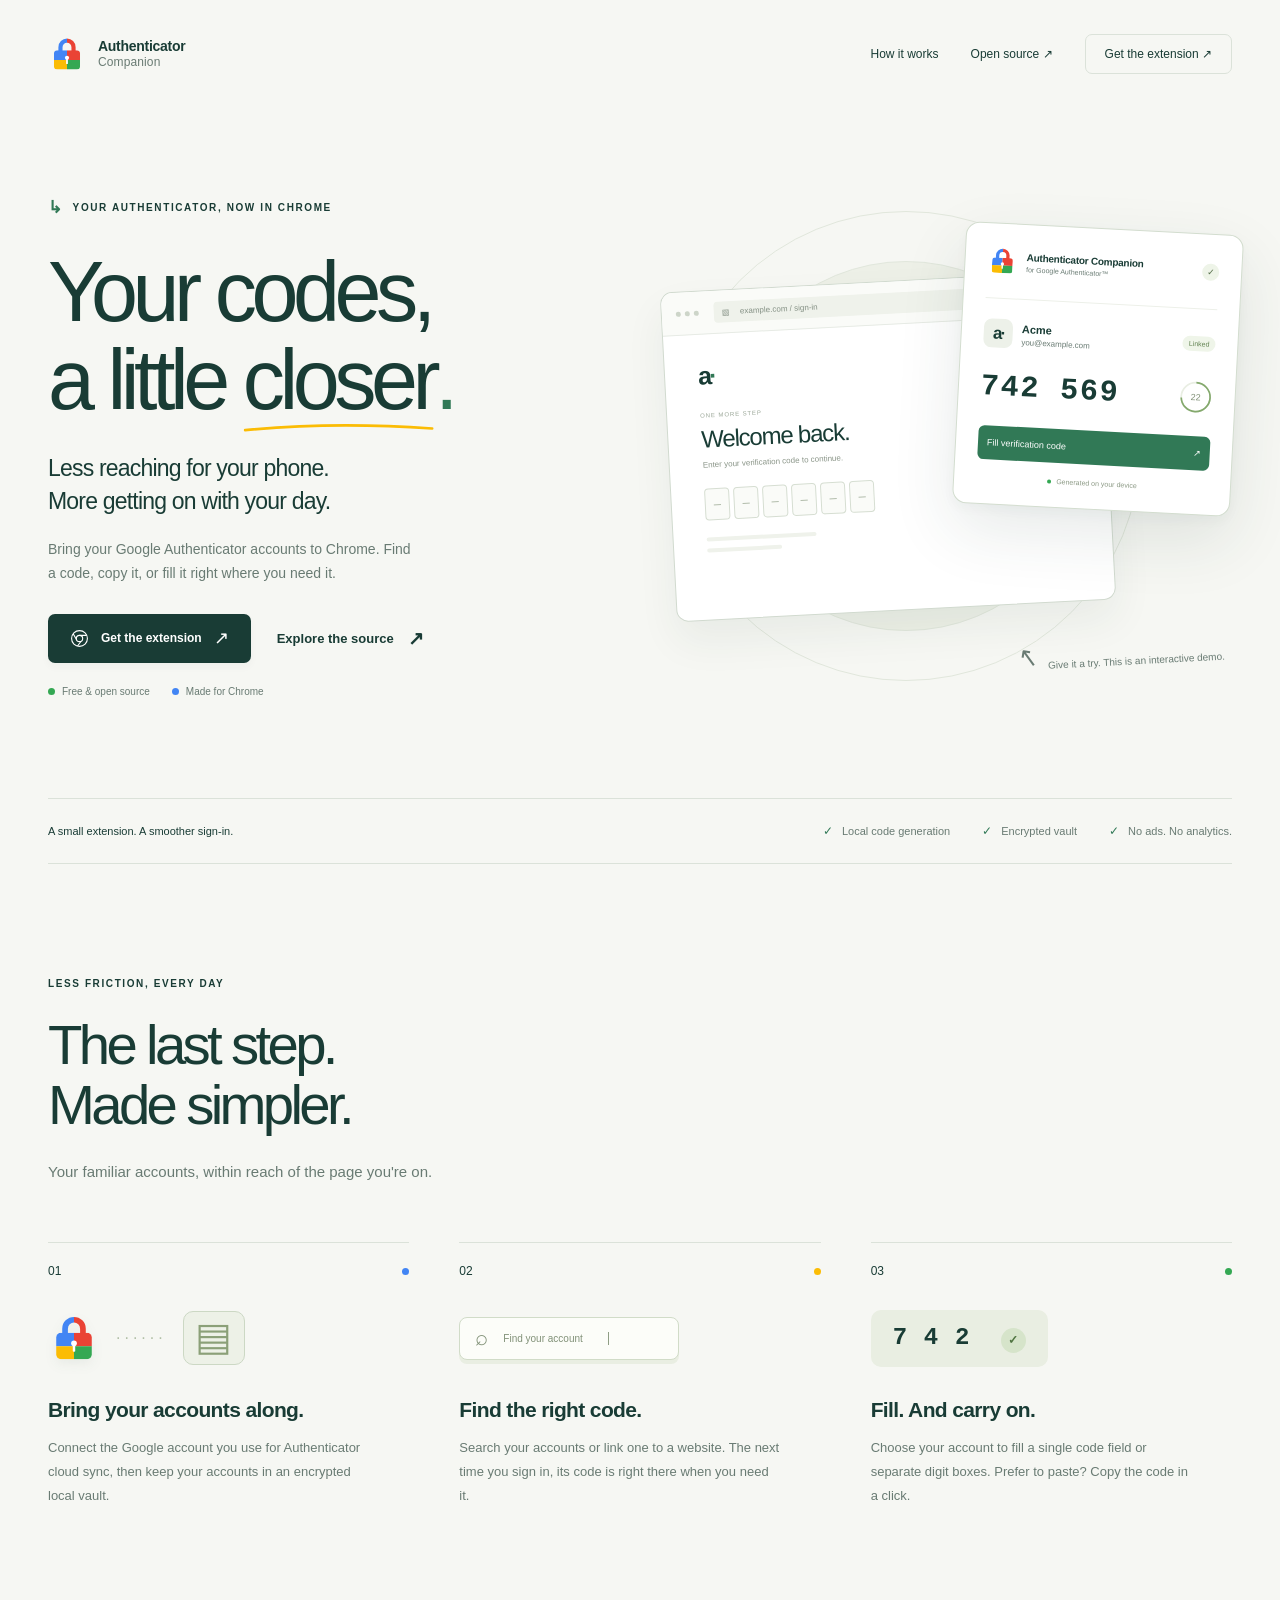
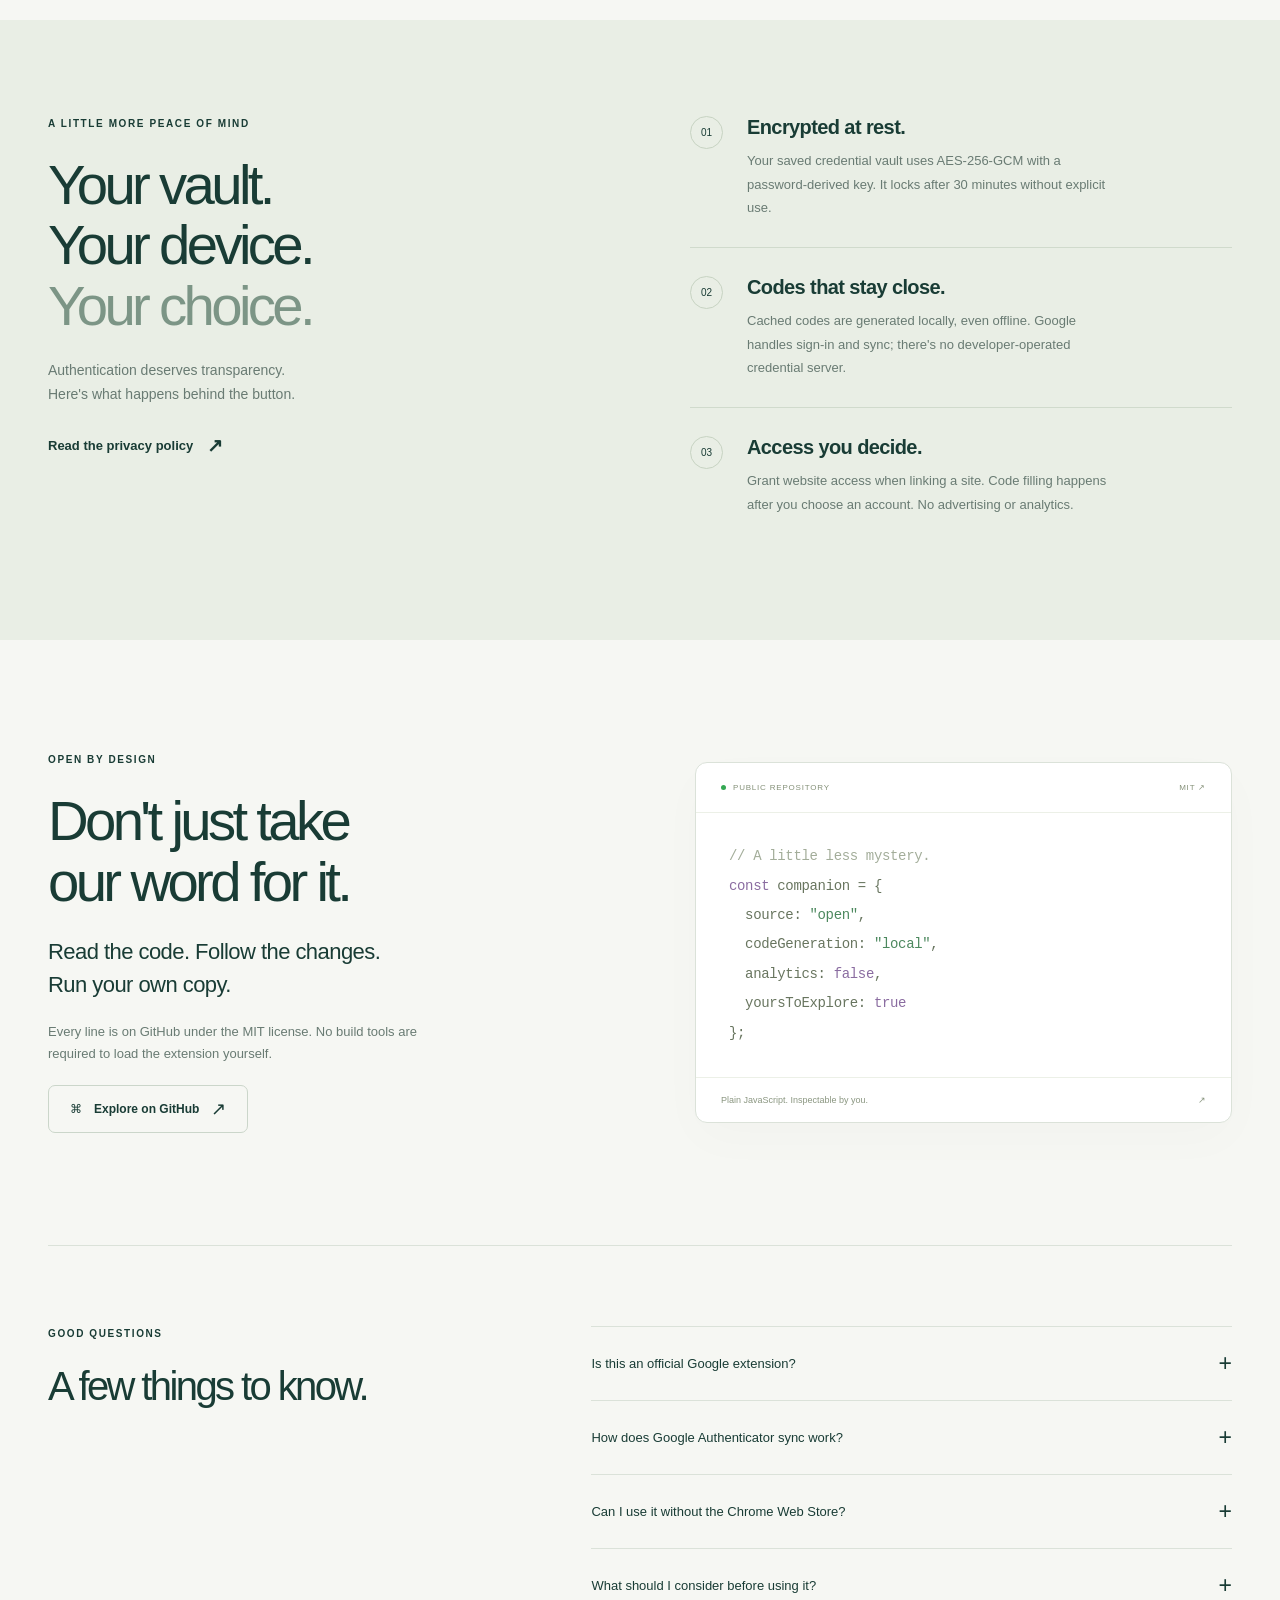
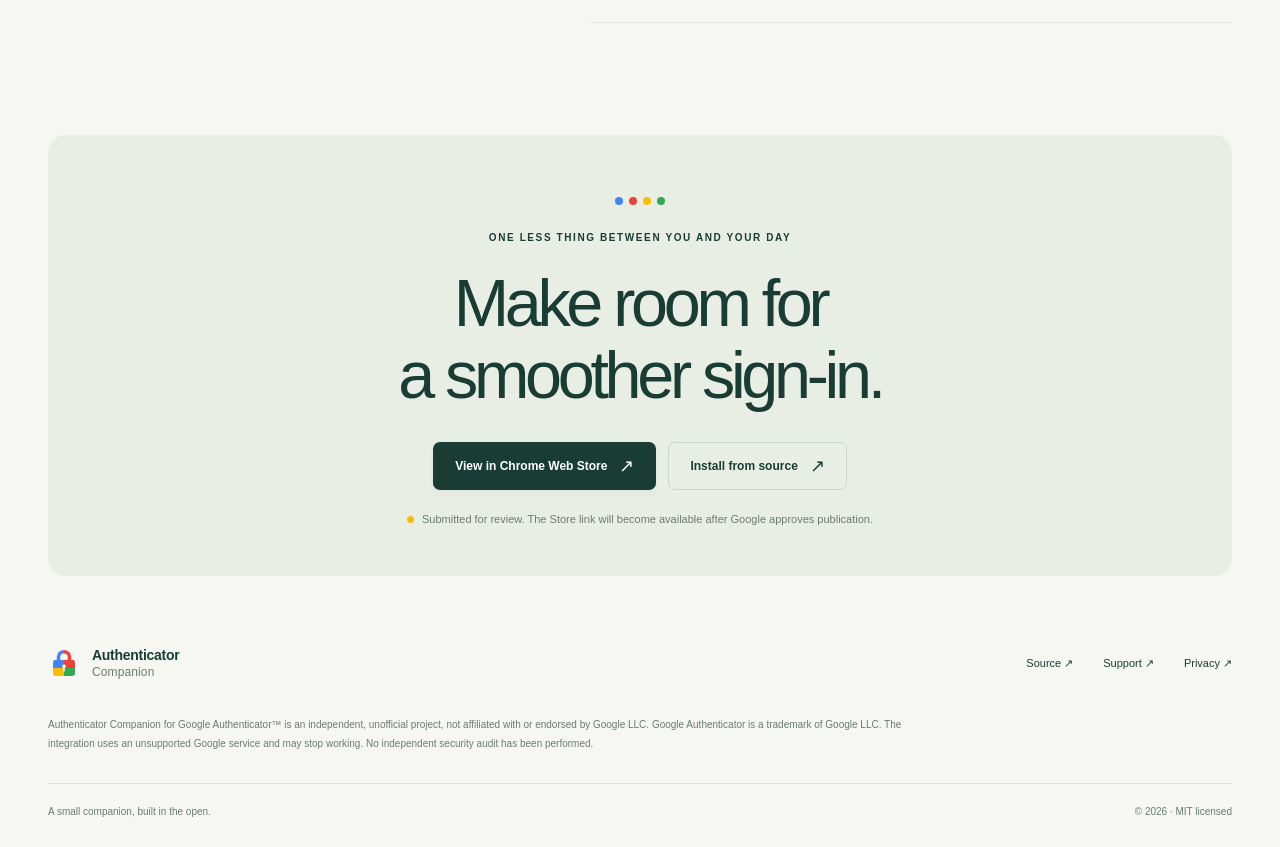
==== index.html @ a721919f "Build animated open-source extension landing page" ====
<!doctype html>
<html lang="en">
<head>
  <meta charset="utf-8"><meta name="viewport" content="width=device-width, initial-scale=1">
  <title>Authenticator Companion — Your codes, a little closer.</title>
  <meta name="description" content="An unofficial, open-source Chrome companion for Google Authenticator. Bring your verification codes to your browser, with an encrypted local vault and code filling.">
  <meta name="theme-color" content="#f6f7f3"><link rel="canonical" href="https://google-auth-for-chrome.exevio.com/">
  <meta property="og:title" content="Authenticator Companion — Your codes, a little closer."><meta property="og:description" content="An open-source Chrome companion for Google Authenticator. Less reaching for your phone. More getting on with your day."><meta property="og:type" content="website"><meta property="og:url" content="https://google-auth-for-chrome.exevio.com/">
  <link rel="icon" href="assets/lock.svg" type="image/svg+xml"><link rel="stylesheet" href="style.css"><script src="app.js" defer></script>
</head>
<body>
<a class="skip" href="#main">Skip to content</a>
<header class="header wrap">
  <a class="brand" href="#" aria-label="Authenticator Companion home"><img src="assets/lock.svg" width="38" height="38" alt=""><span>Authenticator<span class="brand-sub">Companion</span></span></a>
  <nav aria-label="Main navigation"><a href="#how-it-works">How it works</a><a href="#open-source">Open source <span aria-hidden="true">↗</span></a><a class="nav-cta" href="#get-started">Get the extension <span aria-hidden="true">↗</span></a></nav>
</header>
<main id="main">
<section class="hero wrap">
 <div class="hero-copy" data-reveal>
  <p class="eyebrow"><span class="tiny-lock" aria-hidden="true">↳</span> YOUR AUTHENTICATOR, NOW IN CHROME</p>
  <h1>Your codes,<br>a little <span class="closer">closer<svg viewBox="0 0 360 20" aria-hidden="true"><path d="M4 13 Q170 -3 354 10"/></svg></span><span class="period">.</span></h1>
  <p class="hero-description">Less reaching for your phone.<br>More getting on with your day.</p>
  <p class="hero-detail">Bring your Google Authenticator accounts to Chrome. Find a code, copy it, or fill it right where you need it.</p>
  <div class="hero-actions"><a class="button primary" href="#get-started"><svg class="chrome" viewBox="0 0 24 24" aria-hidden="true"><circle cx="12" cy="12" r="10"/><circle cx="12" cy="12" r="4"/><path d="M12 8h9M8.5 14l-4.5-8M14 15.5l-4.5 6"/></svg> Get the extension <span aria-hidden="true">↗</span></a><a class="text-link" href="https://github.com/edibudimilic/Authenticator-Companion-for-Google-Authenticator" target="_blank" rel="noopener">Explore the source <span aria-hidden="true">↗</span></a></div>
  <div class="micro-proof"><span><i class="dot green"></i> Free & open source</span><span><i class="dot blue"></i> Made for Chrome</span></div>
 </div>
 <div class="demo-stage" data-reveal>
  <div class="orbit orbit-one"></div><div class="orbit orbit-two"></div>
  <div class="browser-demo">
   <div class="browser-top"><div class="window-dots"><i></i><i></i><i></i></div><div class="address"><span aria-hidden="true">▧</span> example.com / sign-in</div><img src="assets/lock.svg" alt="" width="20" height="20"></div>
   <div class="demo-page"><div class="site-mark" aria-hidden="true">a<span>·</span></div><p class="demo-step">ONE MORE STEP</p><h2>Welcome back.</h2><p>Enter your verification code to continue.</p><div class="otp-input" id="demo-digits" aria-label="Demo verification code, empty"><span>–</span><span>–</span><span>–</span><span>–</span><span>–</span><span>–</span></div><div class="demo-success" id="demo-success" aria-live="polite">✓ You're all set.</div><div class="placeholder-line"></div><div class="placeholder-line short"></div></div>
  </div>
  <div class="extension-demo">
   <div class="extension-top"><img src="assets/lock.svg" width="30" height="30" alt=""><div><strong>Authenticator Companion</strong><span>for Google Authenticator™</span></div><span class="vault-badge" title="Illustrative unlocked vault">✓</span></div>
   <div class="demo-account"><span class="account-icon" aria-hidden="true">a·</span><span><strong>Acme</strong><small>you@example.com</small></span><span class="account-linked">Linked</span></div>
   <div class="code-row"><span id="demo-code">742 569</span><span class="timer" aria-label="Demo countdown"><svg viewBox="0 0 40 40" aria-hidden="true"><circle cx="20" cy="20" r="17"/><circle id="timer-ring" cx="20" cy="20" r="17"/></svg><span id="demo-time">24</span></span></div>
   <button class="fill-button" id="fill-demo">Fill verification code <span aria-hidden="true">↗</span></button>
   <div class="extension-foot"><span class="dot green"></span> Generated on your device</div>
  </div>
  <p class="demo-caption"><span aria-hidden="true">↖</span> Give it a try. This is an interactive demo.</p>
 </div>
</section>
<div class="trust-strip wrap" data-reveal><span>A small extension. A smoother sign-in.</span><div><span>Local code generation</span><span>Encrypted vault</span><span>No ads. No analytics.</span></div></div>
<section class="section wrap" id="how-it-works">
 <div class="section-heading" data-reveal><p class="eyebrow">LESS FRICTION, EVERY DAY</p><h2>The last step.<br>Made simpler.</h2><p>Your familiar accounts, within reach of the page you're on.</p></div>
 <div class="steps">
  <article class="step" data-reveal><span class="step-number">01 <i class="dot blue"></i></span><div class="mini-art connect-art" aria-hidden="true"><img src="assets/lock.svg" width="52" height="52" alt=""><span class="connection">······</span><span class="browser-symbol">▤</span></div><h3>Bring your accounts along.</h3><p>Connect the Google account you use for Authenticator cloud sync, then keep your accounts in an encrypted local vault.</p></article>
  <article class="step" data-reveal><span class="step-number">02 <i class="dot yellow"></i></span><div class="mini-art" aria-hidden="true"><div class="search-art"><span>⌕</span> Find your account<span class="search-cursor"></span></div></div><h3>Find the right code.</h3><p>Search your accounts or link one to a website. The next time you sign in, its code is right there when you need it.</p></article>
  <article class="step" data-reveal><span class="step-number">03 <i class="dot green"></i></span><div class="mini-art" aria-hidden="true"><div class="mini-code">7 4 2 <b>✓</b></div></div><h3>Fill. And carry on.</h3><p>Choose your account to fill a single code field or separate digit boxes. Prefer to paste? Copy the code in a click.</p></article>
 </div>
</section>
<section class="privacy-section" id="privacy"><div class="wrap privacy-grid">
 <div data-reveal><p class="eyebrow">A LITTLE MORE PEACE OF MIND</p><h2>Your vault.<br>Your device.<br><span>Your choice.</span></h2><p>Authentication deserves transparency.<br>Here's what happens behind the button.</p><a class="text-link" href="https://github.com/edibudimilic/Authenticator-Companion-for-Google-Authenticator/blob/main/PRIVACY.md" target="_blank" rel="noopener">Read the privacy policy <span aria-hidden="true">↗</span></a></div>
 <div class="privacy-list" data-reveal><article><span class="feature-icon">01</span><div><h3>Encrypted at rest.</h3><p>Your saved credential vault uses AES-256-GCM with a password-derived key. It locks after 30 minutes without explicit use.</p></div></article><article><span class="feature-icon">02</span><div><h3>Codes that stay close.</h3><p>Cached codes are generated locally, even offline. Google handles sign-in and sync; there's no developer-operated credential server.</p></div></article><article><span class="feature-icon">03</span><div><h3>Access you decide.</h3><p>Grant website access when linking a site. Code filling happens after you choose an account. No advertising or analytics.</p></div></article></div>
</div></section>
<section class="section wrap source-section" id="open-source">
 <div data-reveal><p class="eyebrow">OPEN BY DESIGN</p><h2>Don't just take<br>our word for it.</h2><p class="source-copy">Read the code. Follow the changes.<br>Run your own copy.</p><p>Every line is on GitHub under the MIT license. No build tools are required to load the extension yourself.</p><a class="button secondary" href="https://github.com/edibudimilic/Authenticator-Companion-for-Google-Authenticator" target="_blank" rel="noopener"><span aria-hidden="true">⌘</span> Explore on GitHub <span aria-hidden="true">↗</span></a></div>
 <div class="source-card" data-reveal><div class="source-card-top"><span><i class="dot green"></i> PUBLIC REPOSITORY</span><span>MIT ↗</span></div><div class="code-text"><span class="code-comment">// A little less mystery.</span><br><span class="code-purple">const</span> companion = {<br>&nbsp; source: <span class="code-green">"open"</span>,<br>&nbsp; codeGeneration: <span class="code-green">"local"</span>,<br>&nbsp; analytics: <span class="code-purple">false</span>,<br>&nbsp; yoursToExplore: <span class="code-purple">true</span><br>};</div><div class="source-card-bottom"><span>Plain JavaScript. Inspectable by you.</span><span aria-hidden="true">↗</span></div></div>
</section>
<section class="faq-section wrap section" aria-labelledby="faq-heading"><div data-reveal><p class="eyebrow">GOOD QUESTIONS</p><h2 id="faq-heading">A few things to know.</h2></div><div class="faqs" data-reveal>
 <div class="faq"><h3><button aria-expanded="false" aria-controls="faq-1">Is this an official Google extension?<span aria-hidden="true">+</span></button></h3><div class="faq-panel" id="faq-1" inert><div><p>No. Authenticator Companion is an independent, unofficial project. It is not affiliated with, endorsed by, sponsored by, or produced by Google LLC. Google Authenticator is a trademark of Google LLC.</p></div></div></div>
 <div class="faq"><h3><button aria-expanded="false" aria-controls="faq-2">How does Google Authenticator sync work?<span aria-hidden="true">+</span></button></h3><div class="faq-panel" id="faq-2" inert><div><p>You connect a Google account with Authenticator cloud sync enabled. The extension uses an internal, unsupported Google service to read its synced accounts. Google may change that service, and the integration may stop working.</p></div></div></div>
 <div class="faq"><h3><button aria-expanded="false" aria-controls="faq-3">Can I use it without the Chrome Web Store?<span aria-hidden="true">+</span></button></h3><div class="faq-panel" id="faq-3" inert><div><p>Yes. Download the public source, enable Developer mode at chrome://extensions, and load the repository's extension folder as an unpacked extension. Inspect the code before using it. <button class="inline-button" data-open-install>See installation steps ↗</button></p></div></div></div>
 <div class="faq"><h3><button aria-expanded="false" aria-controls="faq-4">What should I consider before using it?<span aria-hidden="true">+</span></button></h3><div class="faq-panel" id="faq-4" inert><div><p>The extension handles sensitive authentication secrets. Keeping passwords and verification codes on the same device changes your security setup. No independent security audit has been performed. Review the source and privacy policy, protect your device, and keep recovery methods available.</p></div></div></div>
</div></section>
<section class="get-started wrap" id="get-started" data-reveal><div class="color-dots" aria-hidden="true"><i class="blue"></i><i class="red"></i><i class="yellow"></i><i class="green"></i></div><p class="eyebrow">ONE LESS THING BETWEEN YOU AND YOUR DAY</p><h2>Make room for<br>a smoother sign-in.</h2><div class="install-actions"><a class="button primary" href="https://chromewebstore.google.com/detail/bmajakgokepceocggcfemcepnjkknpoi" target="_blank" rel="noopener">View in Chrome Web Store <span aria-hidden="true">↗</span></a><button class="button secondary" data-open-install>Install from source <span aria-hidden="true">↗</span></button></div><p class="store-note"><i class="dot yellow"></i> Submitted for review. The Store link will become available after Google approves publication.</p></section>
</main>
<footer class="wrap"><div class="footer-top"><a class="brand" href="#"><img src="assets/lock.svg" width="32" height="32" alt=""><span>Authenticator<span class="brand-sub">Companion</span></span></a><div><a href="https://github.com/edibudimilic/Authenticator-Companion-for-Google-Authenticator" target="_blank" rel="noopener">Source ↗</a><a href="https://github.com/edibudimilic/Authenticator-Companion-for-Google-Authenticator/issues" target="_blank" rel="noopener">Support ↗</a><a href="https://github.com/edibudimilic/Authenticator-Companion-for-Google-Authenticator/blob/main/PRIVACY.md" target="_blank" rel="noopener">Privacy ↗</a></div></div><p>Authenticator Companion for Google Authenticator™ is an independent, unofficial project, not affiliated with or endorsed by Google LLC. Google Authenticator is a trademark of Google LLC. The integration uses an unsupported Google service and may stop working. No independent security audit has been performed.</p><div class="footer-bottom"><span>A small companion, built in the open.</span><span>© 2026 · MIT licensed</span></div></footer>
<dialog id="install-dialog" aria-labelledby="install-title"><div class="dialog-content"><button class="close-dialog" aria-label="Close installation steps">×</button><p class="eyebrow">YOUR COPY, YOUR CHOICE</p><h2 id="install-title">Take the open route.</h2><p>No build step. No packages. Just the source.</p><ol><li><strong>Download the source.</strong><span>Download the ZIP below and extract it to a permanent folder.</span></li><li><strong>Open Chrome's extensions page.</strong><span>Visit <code>chrome://extensions</code> and turn on Developer mode.</span></li><li><strong>Load the extension.</strong><span>Choose “Load unpacked” and select the <code>extension</code> folder inside the extracted repository.</span></li><li><strong>Set up your local vault.</strong><span>Create a password, connect your Google account, and sync your Authenticator accounts.</span></li></ol><a class="button primary" href="https://github.com/edibudimilic/Authenticator-Companion-for-Google-Authenticator/archive/refs/heads/main.zip">Download source ZIP <span aria-hidden="true">↓</span></a><p class="dialog-note">This is security-sensitive software. Inspect the code and understand the risks before connecting an account.</p></div></dialog>
</body></html>
---- style.css ----
@layer base, layout, components, motion;
@layer base {
:root{--paper:#f6f7f3;--ink:#193c35;--muted:#697b73;--line:#dbe2d9;--green:#317956;--blue:#4285f4;--red:#ea4335;--yellow:#fbbc04;--ease:cubic-bezier(.22,1,.36,1)}
*{box-sizing:border-box}html{scroll-behavior:smooth;scroll-padding-top:95px}body{margin:0;background:var(--paper);color:var(--ink);font-family:Inter,"Segoe UI",Arial,sans-serif;font-size:16px;-webkit-font-smoothing:antialiased}a{color:inherit;text-decoration:none}button,input{font:inherit}button{cursor:pointer}button,a{-webkit-tap-highlight-color:transparent}button{color:inherit}button:focus-visible,a:focus-visible{outline:3px solid var(--blue);outline-offset:5px}h1,h2,h3,p{margin:0}h1,h2{font-weight:500;letter-spacing:-.065em}h3{font-weight:600;letter-spacing:-.03em}p{line-height:1.7}::selection{background:#dbe9c5}svg{display:block}.skip{position:fixed;top:8px;left:8px;z-index:10;transform:translateY(-160%);padding:12px 20px;background:var(--ink);color:white}.skip:focus{transform:none}.wrap{width:min(1240px,calc(100% - 96px));margin-inline:auto}.blue{background:var(--blue)}.red{background:var(--red)}.yellow{background:var(--yellow)}.green{background:#34a853}.dot{display:inline-block;width:7px;height:7px;border-radius:50%;flex:none}.eyebrow{font-size:10px;font-weight:650;letter-spacing:.16em;line-height:1.6}.text-link{display:inline-flex;align-items:center;gap:14px;font-size:13px;font-weight:600;padding-block:10px}.text-link span{font-size:19px}.section{padding-block:112px}.section-heading h2,.privacy-grid h2,.source-section h2{font-size:clamp(42px,4.4vw,62px);line-height:1.07;margin:23px 0}.section-heading>p:last-child{color:var(--muted);font-size:15px}
}
@layer layout {
.header{height:108px;display:flex;align-items:center;justify-content:space-between;gap:30px}.brand{display:flex;align-items:center;gap:12px;font-size:14px;font-weight:600;line-height:1.3;letter-spacing:-.02em}.brand-sub{display:block;color:var(--muted);font-size:12px;font-weight:400;letter-spacing:.01em}.header nav{display:flex;align-items:center;gap:32px;font-size:12px}.header nav a{padding:12px 0}.header nav .nav-cta{padding:12px 19px;border:1px solid var(--line);border-radius:7px}.hero{min-height:690px;padding-top:57px;padding-bottom:72px;display:grid;grid-template-columns:1.05fr 1fr;align-items:center;gap:24px}.hero-copy{position:relative;z-index:1}.hero .eyebrow{display:flex;align-items:center;gap:9px}.tiny-lock{font-size:17px;color:var(--green)}h1{font-size:clamp(60px,6.6vw,94px);line-height:1.04;margin:28px 0 27px;white-space:nowrap}.closer{position:relative;display:inline-block}.closer svg{position:absolute;width:100%;height:15px;bottom:-11px;left:0;overflow:visible}.closer path{fill:none;stroke:#fbbc04;stroke-width:5;stroke-linecap:round}.period{color:var(--green)}.hero-description{font-size:23px;line-height:1.45;letter-spacing:-.035em}.hero-detail{max-width:370px;color:var(--muted);font-size:14px;margin-top:18px;line-height:1.75}.hero-actions{display:flex;align-items:center;gap:26px;margin-top:28px}.micro-proof{display:flex;gap:22px;margin-top:23px;font-size:10px;color:var(--muted)}.micro-proof>span{display:flex;gap:7px;align-items:center}.trust-strip{border-top:1px solid var(--line);border-bottom:1px solid var(--line);display:flex;justify-content:space-between;align-items:center;padding-block:25px;font-size:11px;color:var(--muted);gap:30px}.trust-strip>span{color:var(--ink);font-weight:500}.trust-strip>div{display:flex;gap:32px}.trust-strip>div>span{display:flex;align-items:center;gap:9px}.trust-strip>div>span:before{content:'✓';font-size:12px;color:var(--green)}.steps{display:grid;grid-template-columns:repeat(3,1fr);gap:50px;margin-top:58px}.step{border-top:1px solid var(--line);padding-top:21px}.step-number{display:flex;align-items:center;justify-content:space-between;font-size:12px;font-variant-numeric:tabular-nums}.step h3{font-size:21px;margin-bottom:14px}.step>p{font-size:13px;color:var(--muted);max-width:320px;line-height:1.85}.privacy-section{background:#e9eee5;padding-block:96px}.privacy-grid{display:grid;grid-template-columns:1fr 1fr;gap:100px}.privacy-grid h2>span{color:#7c9586}.privacy-grid>div>p:not(.eyebrow){font-size:14px;color:var(--muted);margin-bottom:18px}.privacy-list{align-self:center}.privacy-list article{display:flex;gap:24px;padding-block:28px;border-bottom:1px solid #d0dacc}.privacy-list article:first-child{padding-top:0}.privacy-list article:last-child{border:0}.privacy-list h3{font-size:20px;margin-bottom:10px}.privacy-list p{font-size:13px;color:var(--muted);line-height:1.8;max-width:370px}.feature-icon{border:1px solid #c7d3c2;border-radius:50%;width:33px;height:33px;display:grid;place-items:center;font-size:10px;flex:none}.source-section{display:grid;grid-template-columns:1fr 1fr;gap:110px;align-items:center}.source-copy{font-size:22px;letter-spacing:-.025em;line-height:1.5}.source-section>div>p:not(.eyebrow):not(.source-copy){font-size:13px;max-width:370px;color:var(--muted);margin:20px 0}.faq-section{border-top:1px solid var(--line);padding-top:80px;display:grid;grid-template-columns:.85fr 1.15fr;gap:70px}.faq-section h2{font-size:40px;line-height:1.1;margin-top:22px}.get-started{text-align:center;background:#e9eee5;border-radius:18px;padding:62px 30px 48px}.get-started h2{font-size:clamp(42px,5.2vw,70px);line-height:1.08;margin:22px 0 30px}.install-actions{display:flex;justify-content:center;gap:12px}.store-note{display:flex;align-items:center;justify-content:center;gap:8px;font-size:11px;color:var(--muted);margin-top:20px}.color-dots{display:flex;gap:6px;justify-content:center;margin-bottom:25px}.color-dots i{width:8px;height:8px;border-radius:50%}footer{padding-top:70px;padding-bottom:30px}.footer-top{display:flex;justify-content:space-between;align-items:center;margin-bottom:35px}.footer-top>div{display:flex;gap:30px;font-size:11px}footer>p{font-size:10px;line-height:1.9;color:var(--muted);max-width:900px}.footer-bottom{display:flex;justify-content:space-between;margin-top:30px;padding-top:22px;border-top:1px solid var(--line);color:var(--muted);font-size:10px}
}
@layer components {
.button{display:inline-flex;align-items:center;justify-content:center;gap:12px;min-height:48px;padding:14px 21px;border-radius:7px;font-size:12px;font-weight:550;border:1px solid transparent;line-height:1.5}.button>span:last-child{font-size:18px;line-height:1}.primary{color:white;background:var(--ink);box-shadow:0 4px 8px #193c3509}.secondary{border-color:#cbd6ca;background:transparent}.chrome{width:19px;height:19px;fill:none;stroke:currentColor;stroke-width:1.4}.demo-stage{position:relative;min-width:0;height:530px;margin-top:0}.orbit{position:absolute;border:1px solid #e1e7dc;border-radius:50%;pointer-events:none}.orbit-one{width:470px;height:470px;top:30px;left:5px}.orbit-two{width:370px;height:370px;top:80px;left:55px;background:#edf0e7}.browser-demo{position:absolute;width:440px;left:2px;top:100px;border:1px solid #d1dacf;border-radius:12px;overflow:hidden;background:white;box-shadow:0 20px 40px #253d3510;transform:rotate(-3deg)}.browser-top{height:43px;border-bottom:1px solid #e7ebe5;display:flex;align-items:center;justify-content:space-between;gap:15px;padding:0 14px;background:#fafbf8}.window-dots{display:flex;gap:4px}.window-dots i{width:5px;height:5px;border-radius:50%;background:#cdd5c9}.address{flex:1;background:#eff2eb;color:#849084;font-size:8px;border-radius:4px;padding:6px 8px}.address span{margin-right:8px}.demo-page{padding:27px 33px 42px;width:65%;min-height:285px}.site-mark{font-size:25px;letter-spacing:-3px;font-weight:800;margin-bottom:20px}.site-mark>span{color:var(--green)}.demo-step{font-size:6px;letter-spacing:.15em;color:#99a596}.demo-page h2{font-size:24px;letter-spacing:-.05em;margin:5px 0}.demo-page>p:not(.demo-step){font-size:8px;color:#8a9588;white-space:nowrap}.otp-input{display:flex;gap:4px;margin-top:16px}.otp-input>span{width:25px;height:32px;border:1px solid #d6ded2;border-radius:4px;display:grid;place-items:center;color:#a8b4a1;font-size:13px;background:#fafbf8;font-variant-numeric:tabular-nums;transition:background .3s,border-color .3s,color .3s,transform .3s}.otp-input>span.filled{background:#e9f0e2;border-color:#89a779;color:#285d40;transform:translateY(-2px)}.placeholder-line{height:4px;background:#eff2eb;width:110px;margin-top:17px;border-radius:5px}.placeholder-line.short{width:75px;margin-top:7px}.demo-success{font-size:10px;color:var(--green);height:0;opacity:0;transform:translateY(5px);transition:height .5s,opacity .5s,transform .5s;overflow:hidden}.demo-success.visible{height:22px;opacity:1;transform:none;padding-top:8px}.extension-demo{position:absolute;top:47px;right:-5px;width:278px;border:1px solid #d3ddcf;border-radius:14px;background:#fff;padding:22px;box-shadow:0 25px 65px #2543351c,0 5px 12px #25433508;transform:rotate(3deg);transition:transform .7s var(--ease),box-shadow .7s var(--ease)}.extension-top{display:flex;align-items:center;gap:9px;padding-bottom:22px;border-bottom:1px solid #edf0e9}.extension-top strong{display:block;font-size:10px;letter-spacing:-.025em}.extension-top>div>span{display:block;font-size:7px;color:var(--muted);margin-top:3px}.vault-badge{margin-left:auto;border-radius:50%;background:#eef4e8;color:#59724e;font-size:9px;width:17px;height:17px;display:grid;place-items:center}.demo-account{display:flex;align-items:center;gap:9px;margin-top:20px}.account-icon{background:#edf1e9;border-radius:8px;width:29px;height:29px;display:grid;place-items:center;font-size:17px;font-weight:800;letter-spacing:-2px}.demo-account strong{font-size:11px;display:block}.demo-account small{display:block;color:var(--muted);font-size:8px;margin-top:3px}.account-linked{margin-left:auto;background:#eff5e9;color:#638453;padding:4px 6px;border-radius:20px;font-size:7px}.code-row{display:flex;align-items:center;justify-content:space-between;padding:22px 0}.code-row>#demo-code{font-family:"Cascadia Code",Consolas,monospace;font-size:30px;letter-spacing:.06em;font-weight:600;font-variant-numeric:tabular-nums;transition:color .4s,text-shadow .4s}.code-row.expiring>#demo-code{color:#c53c33;text-shadow:0 0 14px #ea433528}.timer{position:relative;display:grid;place-items:center;width:34px;height:34px;color:#819178;font-size:9px;font-variant-numeric:tabular-nums}.timer svg{position:absolute;inset:0;transform:rotate(-90deg);fill:none;stroke:#e9eee3;stroke-width:2}.timer svg circle:last-child{stroke:#84a96d;stroke-dasharray:106.82;stroke-dashoffset:21.36;transition:stroke-dashoffset .9s linear,stroke .4s}.expiring .timer svg circle:last-child{stroke:#ea4335}.fill-button{width:100%;border:0;border-radius:6px;padding:12px 9px;color:white;background:var(--green);font-size:9px;display:flex;justify-content:space-between;align-items:center;transition:background .3s,transform .3s,box-shadow .3s}.fill-button:disabled{cursor:default;background:#eaf1e4;color:#4d7140}.extension-foot{font-size:7px;color:#8b9984;display:flex;align-items:center;justify-content:center;gap:5px;margin-top:15px}.extension-foot .dot{width:4px;height:4px}.demo-caption{position:absolute;bottom:33px;right:7px;font-size:10px;color:var(--muted);transform:rotate(-3deg)}.demo-caption span{font-size:25px;display:inline-block;transform:translateY(-4px) rotate(12deg);margin-right:6px}.mini-art{height:120px;display:flex;align-items:center;justify-content:flex-start;gap:16px}.connect-art img{filter:drop-shadow(0 5px 6px #193c3510)}.connection{letter-spacing:4px;color:#b2c0a7}.browser-symbol{border:1px solid #ccd8c4;border-radius:10px;background:#edf1e7;font-size:39px;width:62px;height:54px;text-align:center;line-height:49px;color:#8ba078}.search-art{border:1px solid #d1dcc8;background:#fcfdf9;box-shadow:0 4px 0 #e9eee2;padding:14px 15px;border-radius:8px;font-size:10px;color:#819178;display:flex;align-items:center;gap:15px;width:220px}.search-art>span:first-child{font-size:22px;line-height:12px}.search-cursor{width:1px;height:13px;background:#8f9e85;margin-left:10px}.mini-code{font-family:Consolas,monospace;font-size:24px;font-weight:600;letter-spacing:.05em;background:#e9eee2;padding:14px 22px;border-radius:10px}.mini-code b{display:inline-grid;place-items:center;margin-left:15px;border-radius:50%;width:25px;height:25px;background:#d6e4ca;color:#4f7440;font-size:12px}.source-card{background:#fff;border:1px solid var(--line);border-radius:12px;box-shadow:0 16px 50px #193c3505;transform:rotate(2deg)}.source-card-top{padding:20px 25px;display:flex;justify-content:space-between;border-bottom:1px solid #ecf0e7;font-size:8px;letter-spacing:.1em;color:#849078}.source-card-top>span:first-child{display:flex;align-items:center;gap:7px}.source-card-top .dot{width:5px;height:5px}.code-text{padding:29px 33px;font:14px/2.1 "Cascadia Code",Consolas,monospace;letter-spacing:-.025em;color:#68755f}.code-comment{color:#a3ad9a}.code-purple{color:#8a6ca0}.code-green{color:#4c885e}.source-card-bottom{padding:17px 25px;border-top:1px solid #ecf0e7;display:flex;justify-content:space-between;color:#8a9680;font-size:9px}.faq{border-bottom:1px solid var(--line)}.faq:first-child{border-top:1px solid var(--line)}.faq h3{font-size:14px}.faq h3 button{display:flex;align-items:center;justify-content:space-between;gap:20px;width:100%;border:0;background:none;padding:23px 0;text-align:left;font-size:13px;font-weight:500}.faq h3 button span{font-size:23px;font-weight:300;transition:transform .4s var(--ease)}.faq h3 button[aria-expanded=true] span{transform:rotate(45deg)}.faq-panel{display:grid;grid-template-rows:0fr;opacity:0;transition:grid-template-rows .45s var(--ease),opacity .35s}.faq-panel>div{overflow:hidden}.faq-panel p{padding-bottom:24px;font-size:12px;line-height:1.85;color:var(--muted)}.faq-panel.open{grid-template-rows:1fr;opacity:1}.inline-button{display:inline;border:0;border-bottom:1px solid #a3b298;padding:0;background:none;font-size:inherit;color:var(--ink)}dialog{max-width:550px;width:calc(100% - 32px);max-height:calc(100dvh - 40px);padding:0;border:1px solid #d5dfce;border-radius:18px;background:var(--paper);color:var(--ink);opacity:0;transform:translateY(18px) scale(.98);transition:opacity .3s,transform .4s var(--ease);box-shadow:0 30px 120px #0f2d3440}dialog.is-open{opacity:1;transform:none}dialog::backdrop{background:#15352c70;backdrop-filter:blur(5px)}.dialog-content{padding:44px;position:relative}.close-dialog{position:absolute;right:18px;top:14px;background:none;border:0;font-size:26px;color:var(--muted);width:30px;height:30px;border-radius:50%;transition:background .2s,transform .3s}.dialog-content h2{font-size:36px;margin:18px 0 14px}.dialog-content>p:not(.eyebrow){font-size:12px;color:var(--muted)}.dialog-content ol{list-style:none;counter-reset:steps;padding:0;margin:28px 0}.dialog-content li{counter-increment:steps;position:relative;padding-left:35px;margin-bottom:22px}.dialog-content li:before{content:counter(steps);position:absolute;left:0;top:0;width:23px;height:23px;border:1px solid #d1dcc6;border-radius:50%;display:grid;place-items:center;font-size:10px;color:var(--green)}.dialog-content li strong{display:block;font-size:12px;margin-bottom:5px}.dialog-content li span{display:block;font-size:11px;line-height:1.7;color:var(--muted)}.dialog-content code{font-size:10px;background:#e9eee2;border-radius:3px;padding:2px 4px;overflow-wrap:anywhere}.dialog-content p.dialog-note{font-size:10px;margin-top:20px}body.modal-open{overflow:hidden}
}
@layer motion {
a,button{transition:color .25s,background .25s,border-color .25s,transform .35s var(--ease),box-shadow .35s var(--ease)}a:hover{color:var(--green)}.button:hover,.fill-button:not(:disabled):hover{transform:translateY(-3px);box-shadow:0 8px 18px #193c3518}.primary:hover{background:#2e594c;color:#fff}.secondary:hover,.nav-cta:hover{background:#e8eee1;border-color:#b7c9ad}.button:active,.fill-button:active{transform:translateY(0)}.text-link:hover>span,.nav-cta:hover>span{transform:translate(2px,-2px)}.text-link>span,.nav-cta>span{display:inline-block;transition:transform .3s var(--ease)}.brand:hover img{transform:rotate(-8deg)}.brand img{transition:transform .4s var(--ease)}.demo-stage:hover .extension-demo{transform:rotate(1deg) translateY(-5px);box-shadow:0 30px 70px #25433524}.close-dialog:hover{background:#e6ecdf;transform:rotate(90deg)}.js [data-reveal]{opacity:0;transform:translateY(22px);transition:opacity .85s var(--ease),transform .85s var(--ease)}.js [data-reveal].revealed{opacity:1;transform:none}.steps [data-reveal]:nth-child(2){transition-delay:.1s}.steps [data-reveal]:nth-child(3){transition-delay:.2s}.code-flip{animation:code-flip .4s var(--ease)}@keyframes code-flip{from{opacity:.15;transform:translateY(5px)}to{opacity:1;transform:none}}
}
@media(min-width:1500px){.hero{min-height:760px}.demo-stage{transform:scale(1.08)}}
@media(max-width:1100px){.wrap{width:calc(100% - 64px)}.hero{gap:10px;grid-template-columns:1fr 1fr;min-height:650px}.demo-stage{transform:scale(.86);transform-origin:center right}.hero-actions{gap:14px;flex-wrap:wrap}.hero-actions .text-link{font-size:11px}h1{font-size:72px}.privacy-grid,.source-section{gap:65px}.steps{gap:32px}.demo-caption{right:0}}
@media(max-width:850px){.header nav{gap:20px}.header nav>a:nth-child(2){display:none}.hero{grid-template-columns:1fr;gap:0;padding-top:45px;padding-bottom:20px;text-align:center}.hero-copy .eyebrow,.hero-actions,.micro-proof{justify-content:center}.hero-detail{margin-inline:auto;max-width:390px}.hero h1{font-size:80px}.hero-description{font-size:22px}.hero-detail{font-size:14px}.demo-stage{transform:none;width:510px;max-width:100%;height:490px;justify-self:center;margin-top:30px}.browser-demo{left:0}.extension-demo{right:0}.demo-caption{bottom:20px}.trust-strip{flex-direction:column;gap:15px}.trust-strip>div{gap:24px}.section{padding-block:78px}.section-heading{text-align:center}.steps{gap:25px;margin-top:42px}.step h3{font-size:18px}.step>p{font-size:12px}.mini-art{height:110px}.connect-art{gap:8px}.connection{letter-spacing:1px}.browser-symbol{font-size:28px;width:45px;height:43px;line-height:38px}.connect-art img{width:40px;height:40px}.search-art{padding:10px;font-size:8px;gap:5px}.search-cursor{margin-left:0}.mini-code{font-size:17px;padding:12px}.mini-code b{margin-left:4px}.privacy-grid{gap:40px}.privacy-section{padding-block:70px}.privacy-grid h2,.source-section h2{font-size:44px}.source-section{gap:35px}.code-text{font-size:11px;padding:25px 20px}.source-card-top,.source-card-bottom{padding-inline:18px;font-size:7px}.faq-section{grid-template-columns:1fr;gap:30px}.faq-section h2{font-size:36px}.get-started{padding-block:45px}.footer-top>div{gap:20px}}
@media(max-width:560px){.wrap{width:calc(100% - 40px)}.header{height:85px;gap:10px}.brand{font-size:12px;gap:7px}.brand img{width:30px;height:30px}.brand-sub{font-size:10px}.header nav>a:first-child{display:none}.header nav .nav-cta{font-size:10px;padding:10px 12px}.hero{padding-top:35px}.hero .eyebrow{font-size:8px;letter-spacing:.11em}h1,.hero h1{font-size:clamp(54px,13.5vw,73px);margin:25px 0 28px}.hero-description{font-size:20px}.hero-detail{font-size:12px;max-width:310px}.hero-actions{gap:8px 18px;margin-top:23px}.hero-actions .button{padding-inline:16px;font-size:11px;min-height:45px}.hero-actions .text-link{font-size:11px}.micro-proof{font-size:9px;gap:20px;margin-top:18px}.demo-stage{width:360px;height:400px;margin-top:26px}.browser-demo{width:calc(100% - 10px);top:95px;left:0}.browser-top{height:34px;gap:8px;padding-inline:10px}.demo-page{padding:25px 22px 29px;min-height:220px}.demo-page h2{font-size:20px}.demo-page>p:not(.demo-step){font-size:7px}.site-mark{font-size:20px;margin-bottom:12px}.otp-input>span{width:20px;height:27px;font-size:11px}.otp-input{gap:3px}.extension-demo{width:213px;padding:16px;top:29px;right:0}.extension-top{gap:6px;padding-bottom:15px}.extension-top img{width:24px;height:24px}.extension-top strong{font-size:8px}.extension-top>div>span{font-size:6px}.vault-badge{font-size:7px;width:13px;height:13px}.demo-account{margin-top:14px;gap:6px}.account-icon{width:24px;height:24px;font-size:14px}.demo-account strong{font-size:9px}.demo-account small{font-size:6px}.account-linked{font-size:6px}.code-row{padding-block:17px}.code-row>#demo-code{font-size:23px}.timer{width:28px;height:28px;font-size:8px}.fill-button{font-size:8px;padding:10px 7px}.extension-foot{font-size:6px;margin-top:12px}.demo-caption{font-size:8px;bottom:22px}.demo-caption span{font-size:22px}.orbit-one{width:340px;height:340px;top:20px;left:0}.orbit-two{width:260px;height:260px;top:60px;left:40px}.trust-strip{font-size:10px;padding-block:20px;gap:12px}.trust-strip>div{gap:12px;font-size:8px}.trust-strip>div>span{gap:4px}.section{padding-block:62px}.section-heading h2{font-size:43px}.section-heading>p:last-child{font-size:12px}.steps{grid-template-columns:1fr;gap:35px}.step{display:grid;grid-template-columns:1fr 1fr;column-gap:14px}.step-number{grid-column:1 / -1}.mini-art{grid-column:2;grid-row:2 / 4;justify-content:center;height:auto}.step h3{font-size:21px;margin-top:25px}.step>p{font-size:12px}.connect-art{gap:7px}.connection{font-size:12px;letter-spacing:0}.search-art{font-size:8px;padding:13px 9px}.search-art>span:first-child{font-size:20px}.mini-code{padding:14px 10px;font-size:19px}.privacy-grid{grid-template-columns:1fr;gap:40px}.privacy-grid h2{font-size:50px}.privacy-list article{gap:18px;padding-block:23px}.privacy-list h3{font-size:19px}.privacy-list p{font-size:12px}.source-section{grid-template-columns:1fr;gap:35px}.source-section h2{font-size:45px}.source-copy{font-size:21px}.source-card{transform:rotate(1deg);margin:10px 2px}.code-text{font-size:13px;padding:25px}.source-card-top,.source-card-bottom{font-size:8px;padding:17px 22px}.faq-section h2{font-size:35px}.faq h3 button{font-size:12px;padding-block:20px}.get-started{width:calc(100% - 24px);padding:38px 23px;border-radius:13px}.get-started .eyebrow{font-size:8px;letter-spacing:.1em}.get-started h2{font-size:42px}.install-actions{flex-direction:column;align-items:stretch}.store-note{font-size:9px;line-height:1.7;max-width:260px;margin-inline:auto;align-items:flex-start}.store-note .dot{margin-top:5px}.footer-top{align-items:flex-start;gap:20px}.footer-top>div{flex-wrap:wrap;justify-content:flex-end;gap:13px;font-size:10px}footer{padding-top:45px}footer>p{font-size:9px}.footer-bottom{font-size:8px;gap:10px}.dialog-content{padding:35px 26px}.dialog-content h2{font-size:31px}}
@media(max-width:850px){.hero{grid-template-columns:minmax(0,1fr)}.hero-copy{min-width:0}}
@media(max-width:560px){.orbit-one{width:min(340px,100%)}.orbit-two{width:min(260px,80%)}.hero-detail{max-width:100%}.hero h1{font-size:clamp(48px,13.5vw,73px)}}
@media(prefers-reduced-motion:reduce){*,*:before,*:after{scroll-behavior:auto!important;animation-duration:.01ms!important;animation-iteration-count:1!important;transition-duration:.01ms!important}.js [data-reveal]{opacity:1;transform:none}}
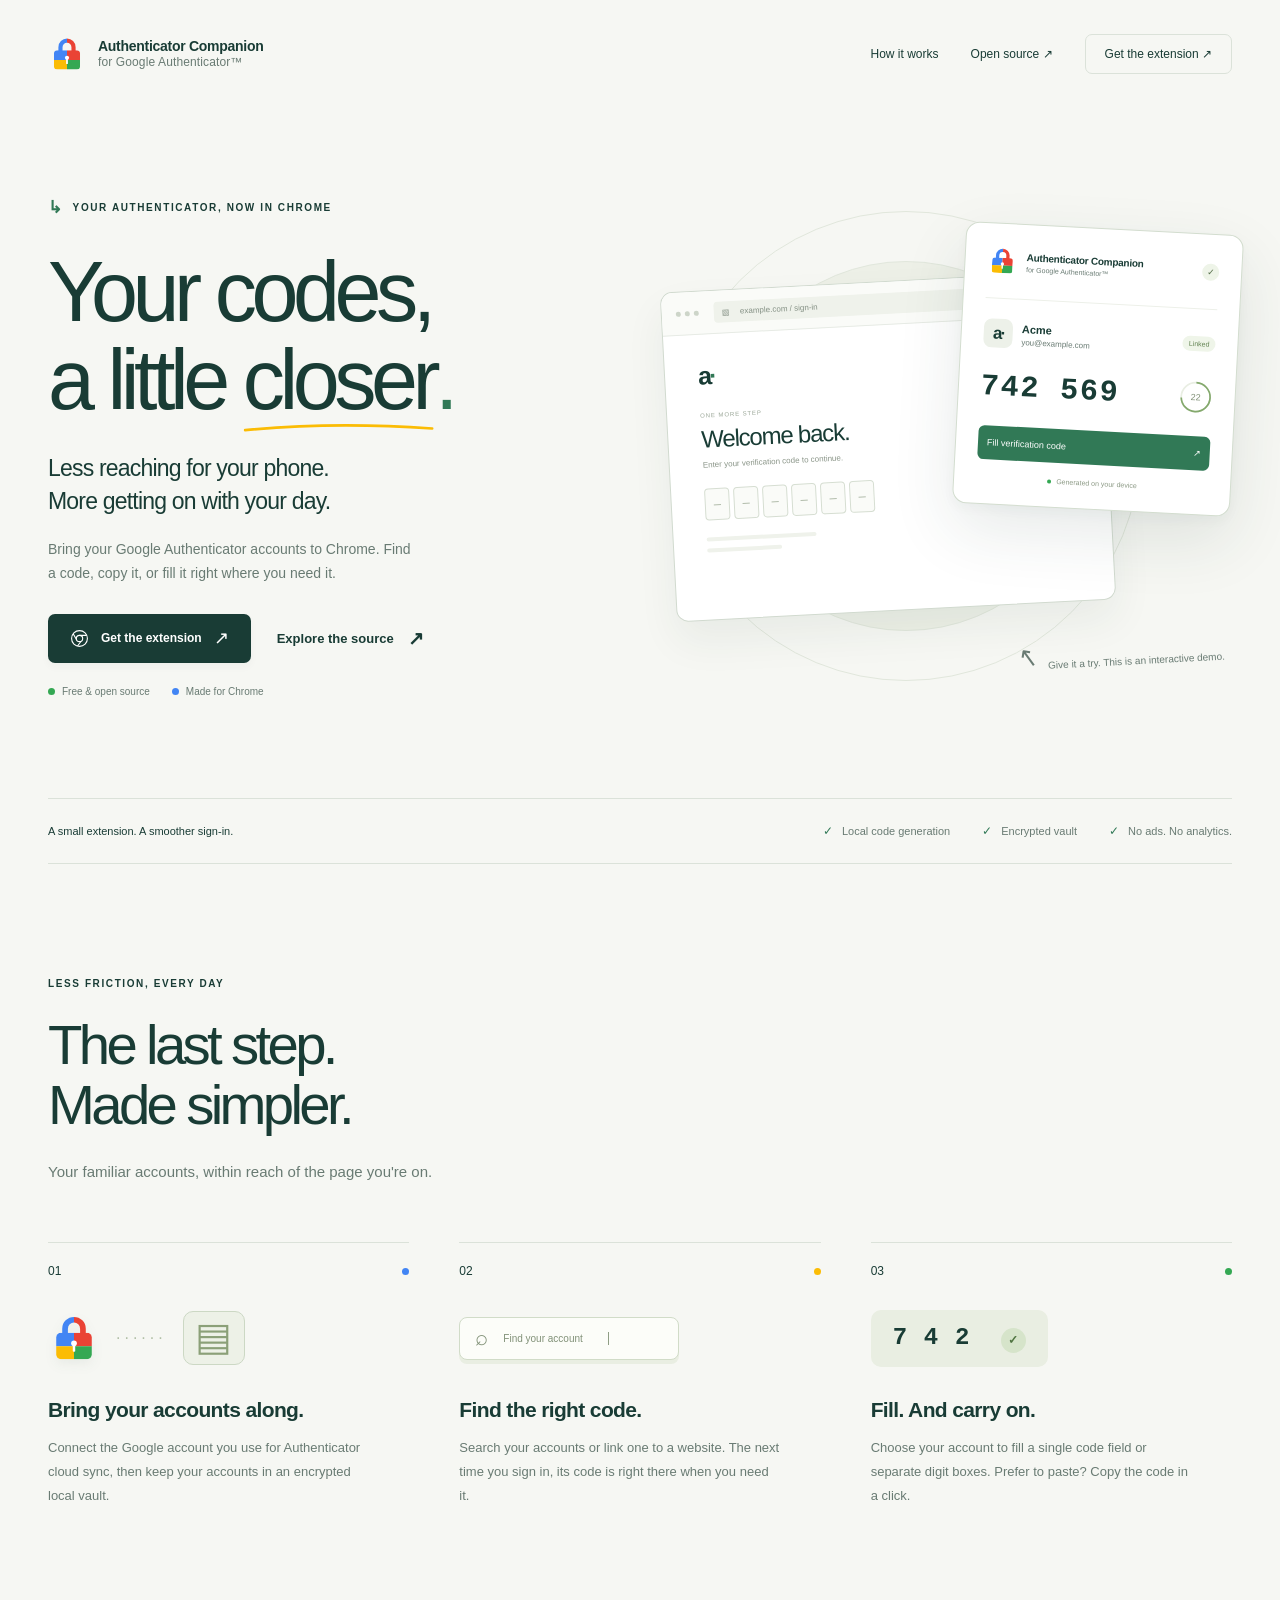
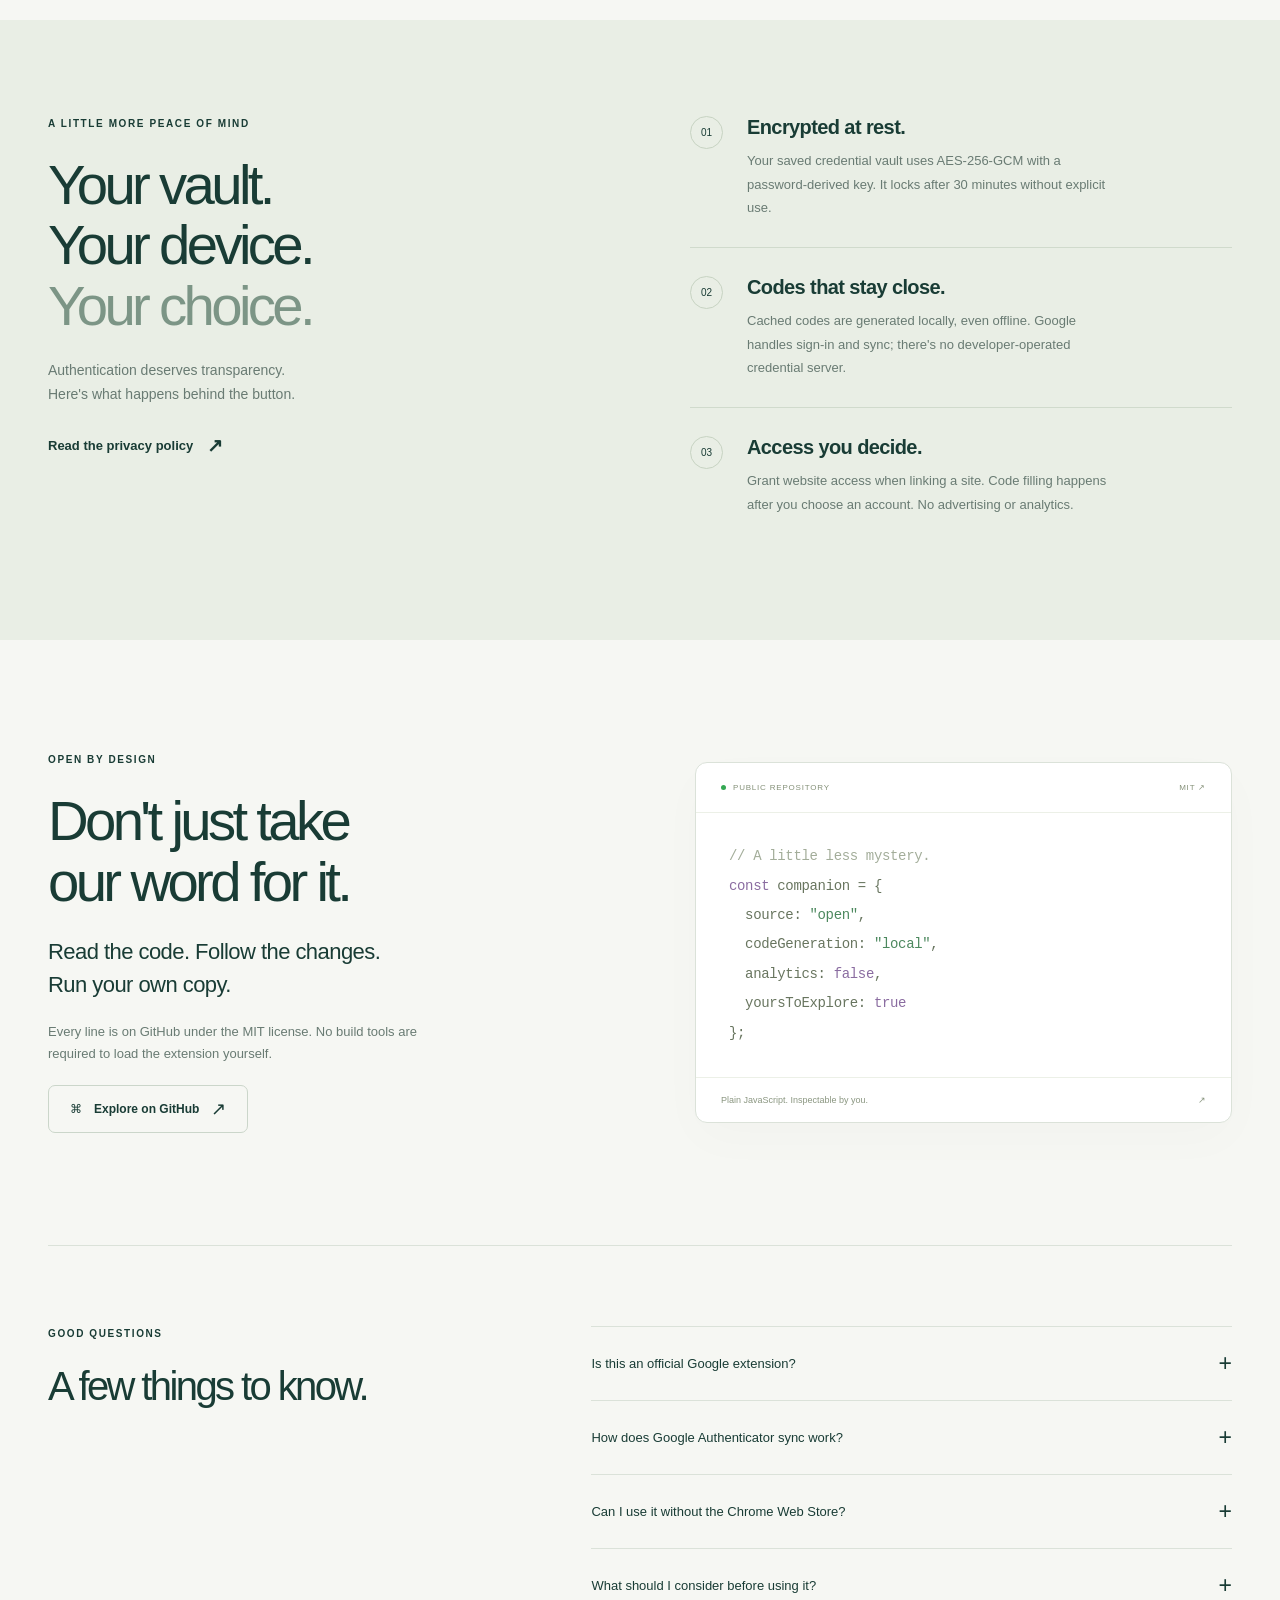
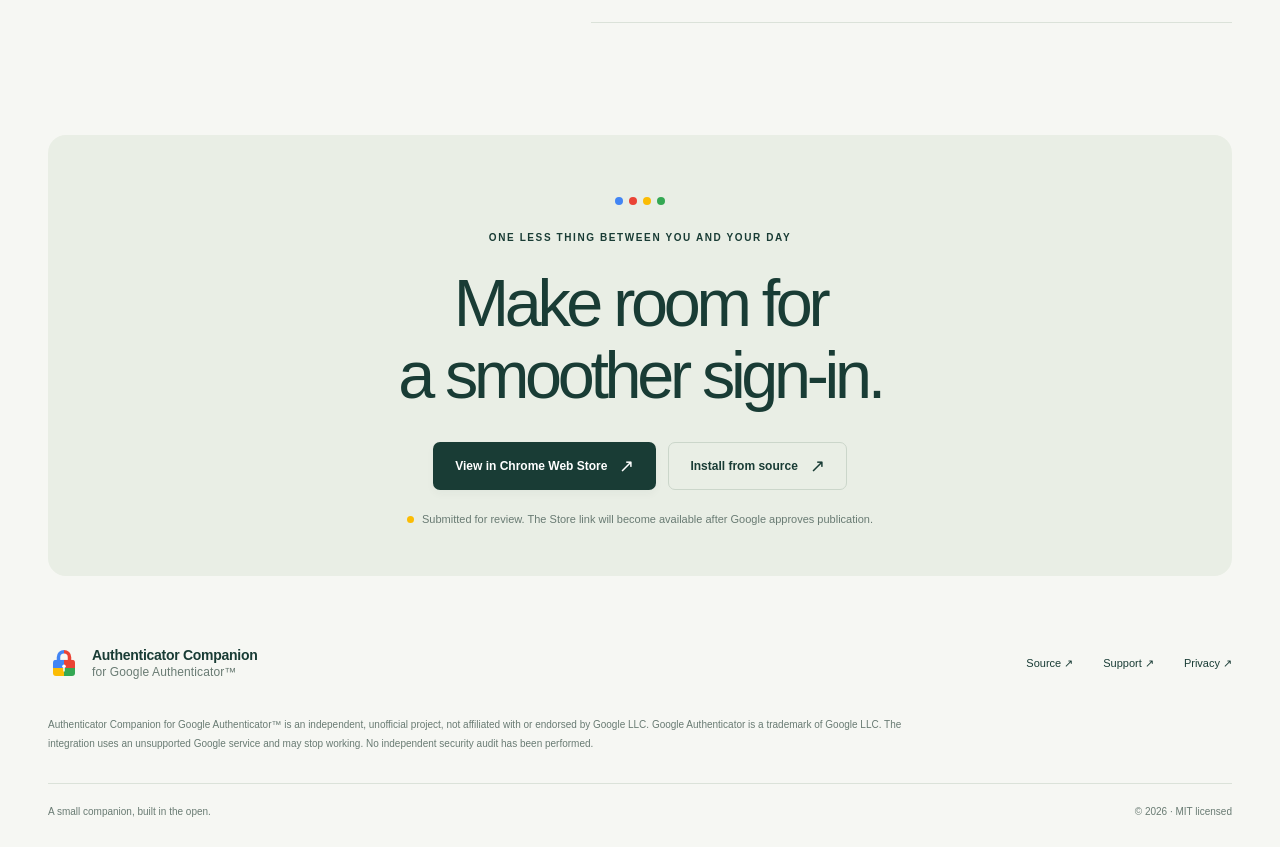
==== commit 13805ab8: "Use two-line product brand and publish website privacy policy" ====
--- a/index.html
+++ b/index.html
@@ -11,7 +11,7 @@
 <body>
 <a class="skip" href="#main">Skip to content</a>
 <header class="header wrap">
-  <a class="brand" href="#" aria-label="Authenticator Companion home"><img src="assets/lock.svg" width="38" height="38" alt=""><span>Authenticator<span class="brand-sub">Companion</span></span></a>
+  <a class="brand" href="#" aria-label="Authenticator Companion home"><img src="assets/lock.svg" width="38" height="38" alt=""><span>Authenticator Companion<span class="brand-sub">for Google Authenticator™</span></span></a>
   <nav aria-label="Main navigation"><a href="#how-it-works">How it works</a><a href="#open-source">Open source <span aria-hidden="true">↗</span></a><a class="nav-cta" href="#get-started">Get the extension <span aria-hidden="true">↗</span></a></nav>
 </header>
 <main id="main">
@@ -50,14 +50,14 @@
  </div>
 </section>
 <section class="privacy-section" id="privacy"><div class="wrap privacy-grid">
- <div data-reveal><p class="eyebrow">A LITTLE MORE PEACE OF MIND</p><h2>Your vault.<br>Your device.<br><span>Your choice.</span></h2><p>Authentication deserves transparency.<br>Here's what happens behind the button.</p><a class="text-link" href="https://github.com/edibudimilic/Authenticator-Companion-for-Google-Authenticator/blob/main/PRIVACY.md" target="_blank" rel="noopener">Read the privacy policy <span aria-hidden="true">↗</span></a></div>
+ <div data-reveal><p class="eyebrow">A LITTLE MORE PEACE OF MIND</p><h2>Your vault.<br>Your device.<br><span>Your choice.</span></h2><p>Authentication deserves transparency.<br>Here's what happens behind the button.</p><a class="text-link" href="privacy.html" target="_blank" rel="noopener">Read the privacy policy <span aria-hidden="true">↗</span></a></div>
  <div class="privacy-list" data-reveal><article><span class="feature-icon">01</span><div><h3>Encrypted at rest.</h3><p>Your saved credential vault uses AES-256-GCM with a password-derived key. It locks after 30 minutes without explicit use.</p></div></article><article><span class="feature-icon">02</span><div><h3>Codes that stay close.</h3><p>Cached codes are generated locally, even offline. Google handles sign-in and sync; there's no developer-operated credential server.</p></div></article><article><span class="feature-icon">03</span><div><h3>Access you decide.</h3><p>Grant website access when linking a site. Code filling happens after you choose an account. No advertising or analytics.</p></div></article></div>
 </div></section>
 <section class="section wrap source-section" id="open-source">
  <div data-reveal><p class="eyebrow">OPEN BY DESIGN</p><h2>Don't just take<br>our word for it.</h2><p class="source-copy">Read the code. Follow the changes.<br>Run your own copy.</p><p>Every line is on GitHub under the MIT license. No build tools are required to load the extension yourself.</p><a class="button secondary" href="https://github.com/edibudimilic/Authenticator-Companion-for-Google-Authenticator" target="_blank" rel="noopener"><span aria-hidden="true">⌘</span> Explore on GitHub <span aria-hidden="true">↗</span></a></div>
  <div class="source-card" data-reveal><div class="source-card-top"><span><i class="dot green"></i> PUBLIC REPOSITORY</span><span>MIT ↗</span></div><div class="code-text"><span class="code-comment">// A little less mystery.</span><br><span class="code-purple">const</span> companion = {<br>&nbsp; source: <span class="code-green">"open"</span>,<br>&nbsp; codeGeneration: <span class="code-green">"local"</span>,<br>&nbsp; analytics: <span class="code-purple">false</span>,<br>&nbsp; yoursToExplore: <span class="code-purple">true</span><br>};</div><div class="source-card-bottom"><span>Plain JavaScript. Inspectable by you.</span><span aria-hidden="true">↗</span></div></div>
 </section>
-<section class="faq-section wrap section" aria-labelledby="faq-heading"><div data-reveal><p class="eyebrow">GOOD QUESTIONS</p><h2 id="faq-heading">A few things to know.</h2></div><div class="faqs" data-reveal>
+<section class="faq-section wrap section" id="faq" aria-labelledby="faq-heading"><div data-reveal><p class="eyebrow">GOOD QUESTIONS</p><h2 id="faq-heading">A few things to know.</h2></div><div class="faqs" data-reveal>
  <div class="faq"><h3><button aria-expanded="false" aria-controls="faq-1">Is this an official Google extension?<span aria-hidden="true">+</span></button></h3><div class="faq-panel" id="faq-1" inert><div><p>No. Authenticator Companion is an independent, unofficial project. It is not affiliated with, endorsed by, sponsored by, or produced by Google LLC. Google Authenticator is a trademark of Google LLC.</p></div></div></div>
  <div class="faq"><h3><button aria-expanded="false" aria-controls="faq-2">How does Google Authenticator sync work?<span aria-hidden="true">+</span></button></h3><div class="faq-panel" id="faq-2" inert><div><p>You connect a Google account with Authenticator cloud sync enabled. The extension uses an internal, unsupported Google service to read its synced accounts. Google may change that service, and the integration may stop working.</p></div></div></div>
  <div class="faq"><h3><button aria-expanded="false" aria-controls="faq-3">Can I use it without the Chrome Web Store?<span aria-hidden="true">+</span></button></h3><div class="faq-panel" id="faq-3" inert><div><p>Yes. Download the public source, enable Developer mode at chrome://extensions, and load the repository's extension folder as an unpacked extension. Inspect the code before using it. <button class="inline-button" data-open-install>See installation steps ↗</button></p></div></div></div>
@@ -65,6 +65,6 @@
 </div></section>
 <section class="get-started wrap" id="get-started" data-reveal><div class="color-dots" aria-hidden="true"><i class="blue"></i><i class="red"></i><i class="yellow"></i><i class="green"></i></div><p class="eyebrow">ONE LESS THING BETWEEN YOU AND YOUR DAY</p><h2>Make room for<br>a smoother sign-in.</h2><div class="install-actions"><a class="button primary" href="https://chromewebstore.google.com/detail/bmajakgokepceocggcfemcepnjkknpoi" target="_blank" rel="noopener">View in Chrome Web Store <span aria-hidden="true">↗</span></a><button class="button secondary" data-open-install>Install from source <span aria-hidden="true">↗</span></button></div><p class="store-note"><i class="dot yellow"></i> Submitted for review. The Store link will become available after Google approves publication.</p></section>
 </main>
-<footer class="wrap"><div class="footer-top"><a class="brand" href="#"><img src="assets/lock.svg" width="32" height="32" alt=""><span>Authenticator<span class="brand-sub">Companion</span></span></a><div><a href="https://github.com/edibudimilic/Authenticator-Companion-for-Google-Authenticator" target="_blank" rel="noopener">Source ↗</a><a href="https://github.com/edibudimilic/Authenticator-Companion-for-Google-Authenticator/issues" target="_blank" rel="noopener">Support ↗</a><a href="https://github.com/edibudimilic/Authenticator-Companion-for-Google-Authenticator/blob/main/PRIVACY.md" target="_blank" rel="noopener">Privacy ↗</a></div></div><p>Authenticator Companion for Google Authenticator™ is an independent, unofficial project, not affiliated with or endorsed by Google LLC. Google Authenticator is a trademark of Google LLC. The integration uses an unsupported Google service and may stop working. No independent security audit has been performed.</p><div class="footer-bottom"><span>A small companion, built in the open.</span><span>© 2026 · MIT licensed</span></div></footer>
+<footer class="wrap"><div class="footer-top"><a class="brand" href="#"><img src="assets/lock.svg" width="32" height="32" alt=""><span>Authenticator Companion<span class="brand-sub">for Google Authenticator™</span></span></a><div><a href="https://github.com/edibudimilic/Authenticator-Companion-for-Google-Authenticator" target="_blank" rel="noopener">Source ↗</a><a href="https://github.com/edibudimilic/Authenticator-Companion-for-Google-Authenticator/issues" target="_blank" rel="noopener">Support ↗</a><a href="privacy.html" target="_blank" rel="noopener">Privacy ↗</a></div></div><p>Authenticator Companion for Google Authenticator™ is an independent, unofficial project, not affiliated with or endorsed by Google LLC. Google Authenticator is a trademark of Google LLC. The integration uses an unsupported Google service and may stop working. No independent security audit has been performed.</p><div class="footer-bottom"><span>A small companion, built in the open.</span><span>© 2026 · MIT licensed</span></div></footer>
 <dialog id="install-dialog" aria-labelledby="install-title"><div class="dialog-content"><button class="close-dialog" aria-label="Close installation steps">×</button><p class="eyebrow">YOUR COPY, YOUR CHOICE</p><h2 id="install-title">Take the open route.</h2><p>No build step. No packages. Just the source.</p><ol><li><strong>Download the source.</strong><span>Download the ZIP below and extract it to a permanent folder.</span></li><li><strong>Open Chrome's extensions page.</strong><span>Visit <code>chrome://extensions</code> and turn on Developer mode.</span></li><li><strong>Load the extension.</strong><span>Choose “Load unpacked” and select the <code>extension</code> folder inside the extracted repository.</span></li><li><strong>Set up your local vault.</strong><span>Create a password, connect your Google account, and sync your Authenticator accounts.</span></li></ol><a class="button primary" href="https://github.com/edibudimilic/Authenticator-Companion-for-Google-Authenticator/archive/refs/heads/main.zip">Download source ZIP <span aria-hidden="true">↓</span></a><p class="dialog-note">This is security-sensitive software. Inspect the code and understand the risks before connecting an account.</p></div></dialog>
 </body></html>
--- a/style.css
+++ b/style.css
@@ -19,3 +19,5 @@
 @media(max-width:850px){.hero{grid-template-columns:minmax(0,1fr)}.hero-copy{min-width:0}}
 @media(max-width:560px){.orbit-one{width:min(340px,100%)}.orbit-two{width:min(260px,80%)}.hero-detail{max-width:100%}.hero h1{font-size:clamp(48px,13.5vw,73px)}}
 @media(prefers-reduced-motion:reduce){*,*:before,*:after{scroll-behavior:auto!important;animation-duration:.01ms!important;animation-iteration-count:1!important;transition-duration:.01ms!important}.js [data-reveal]{opacity:1;transform:none}}
+
+.brand>span{white-space:nowrap}@media(max-width:560px){.brand{font-size:10px}.brand-sub{font-size:8px}.header nav .nav-cta{font-size:9px;padding:9px}.header .brand img{width:26px;height:26px}}
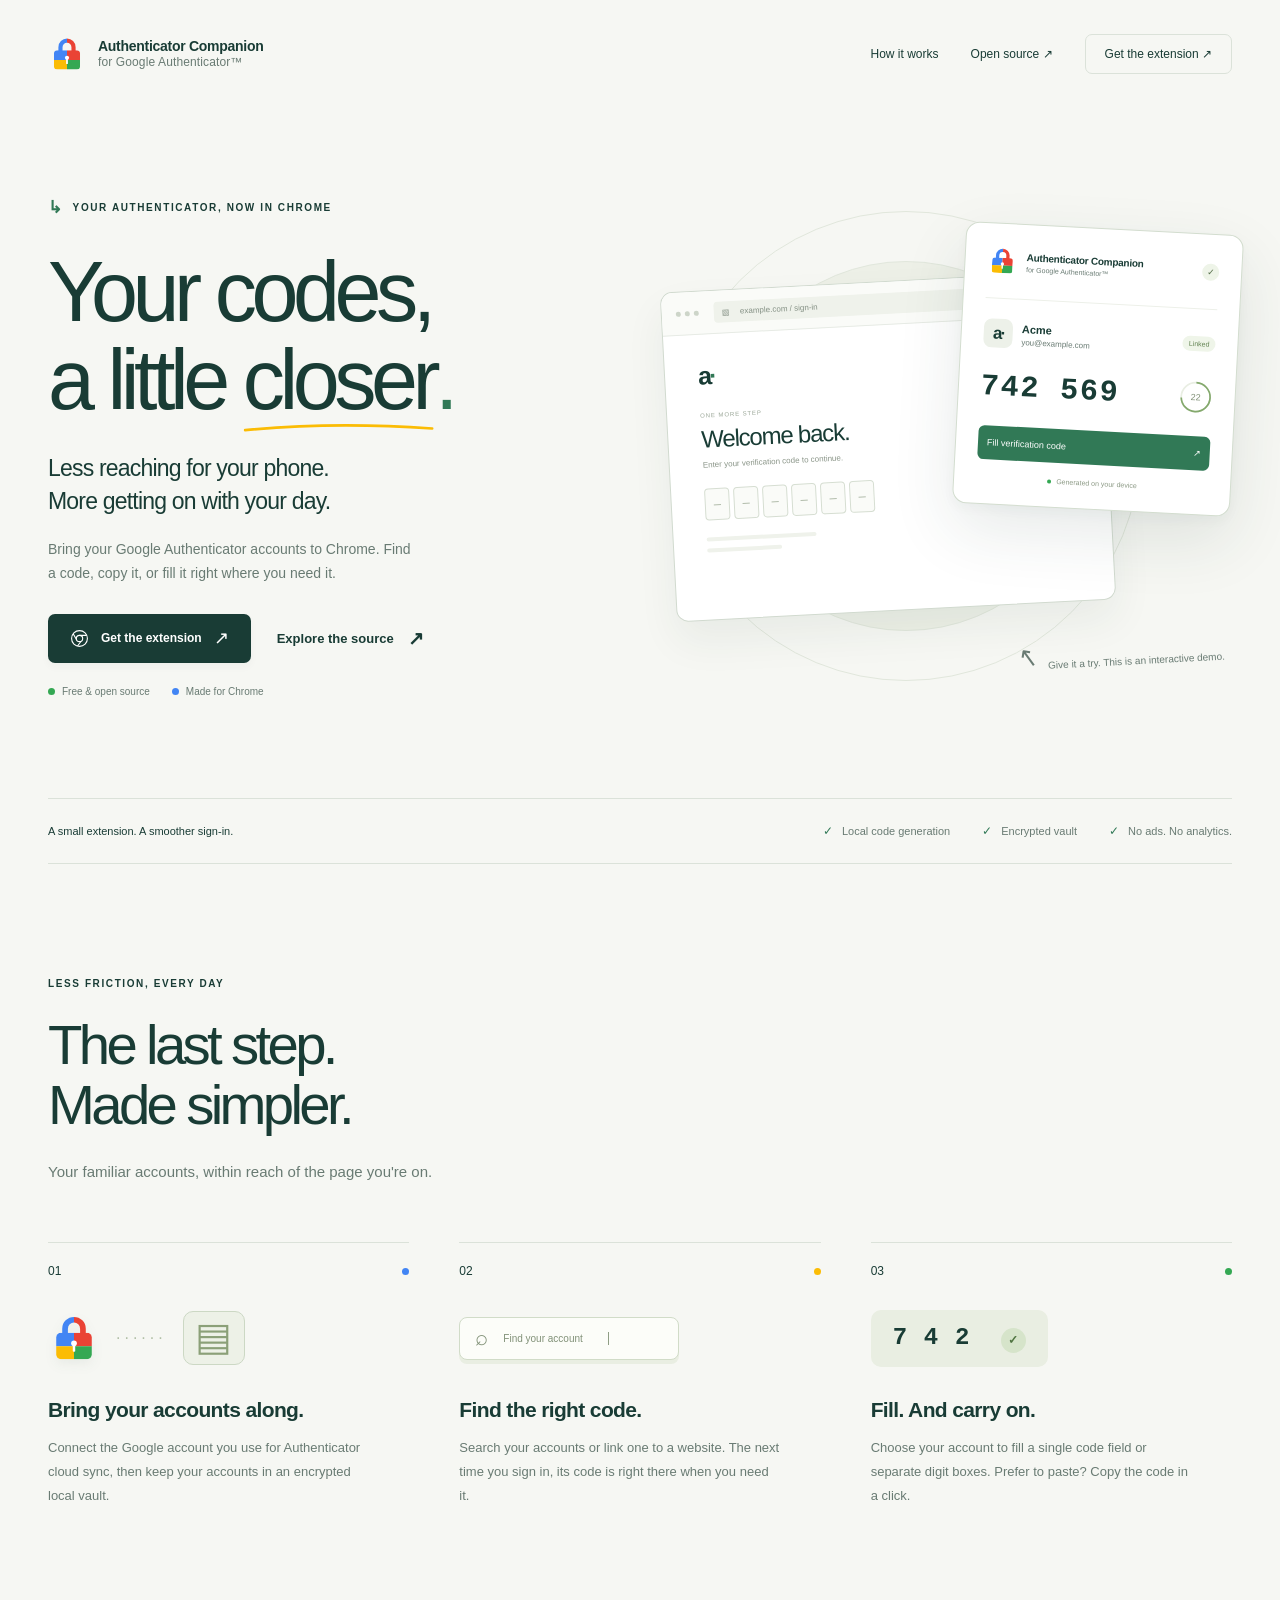
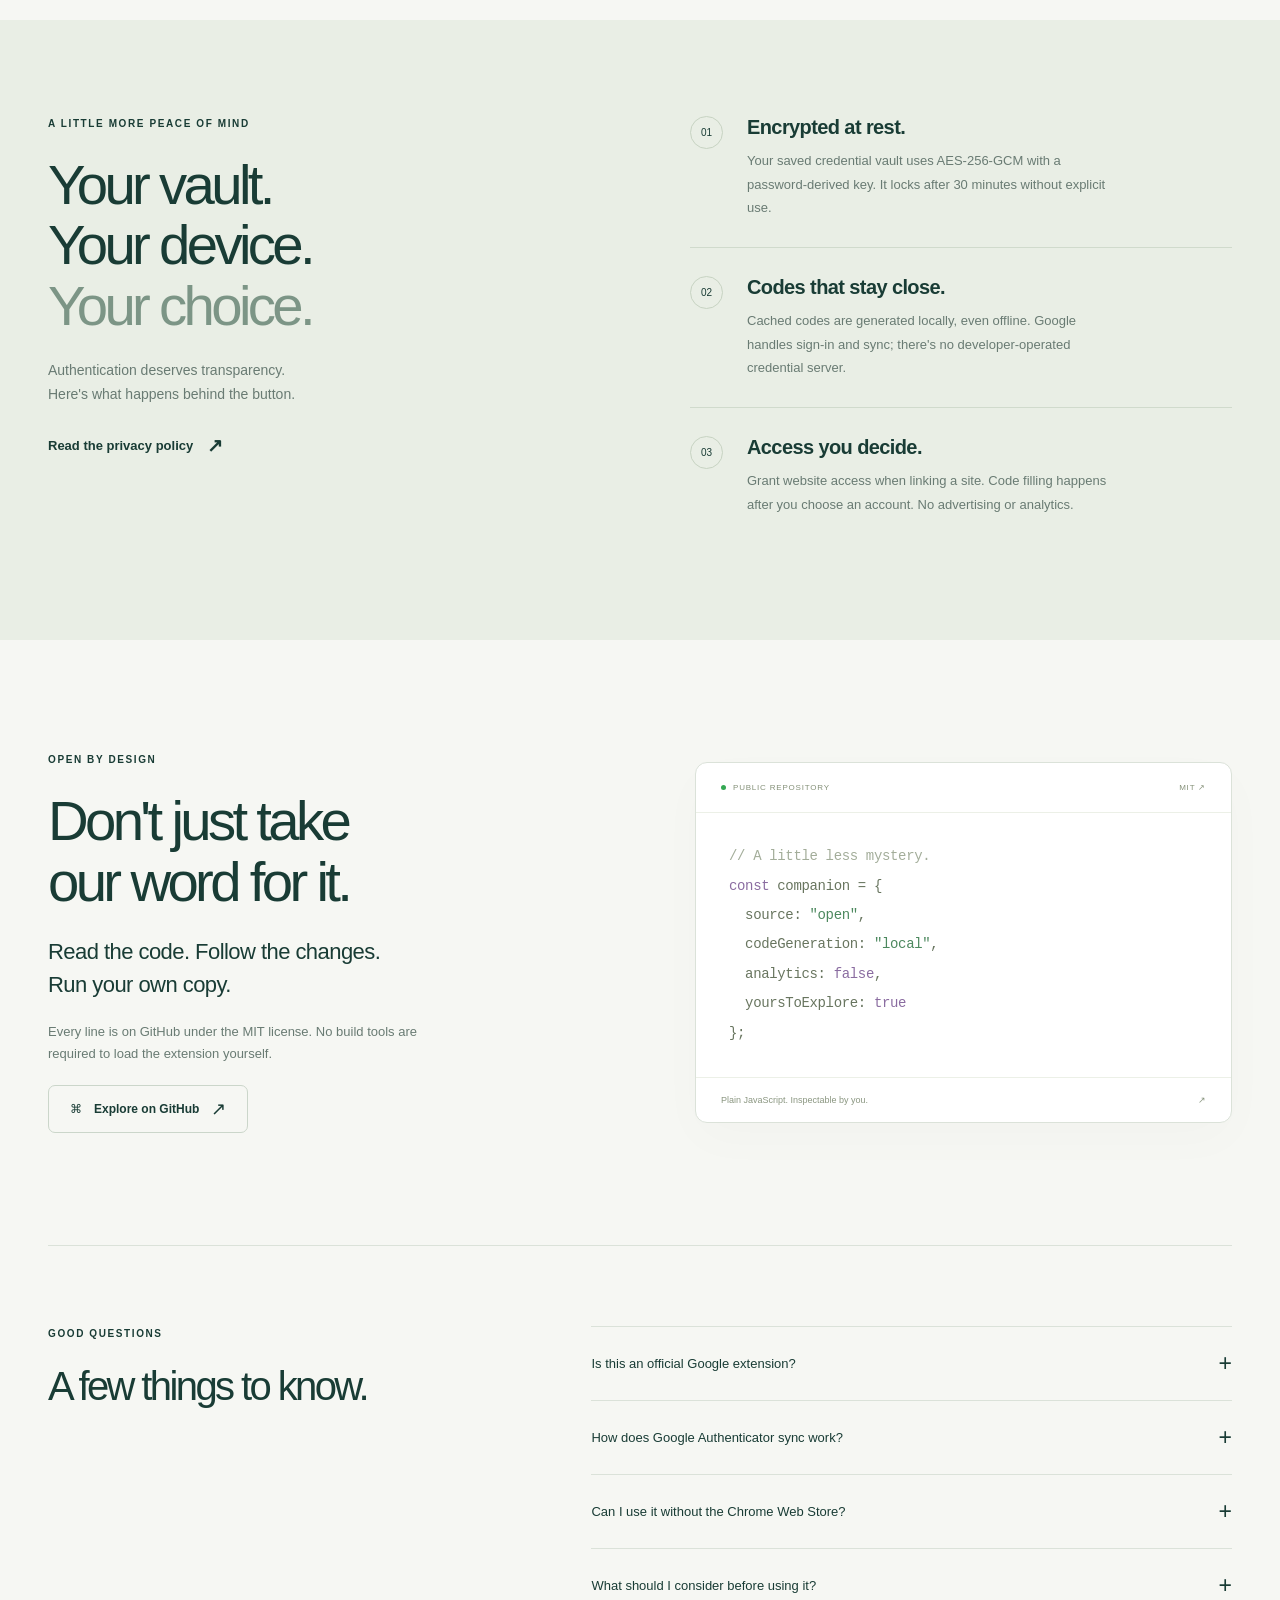
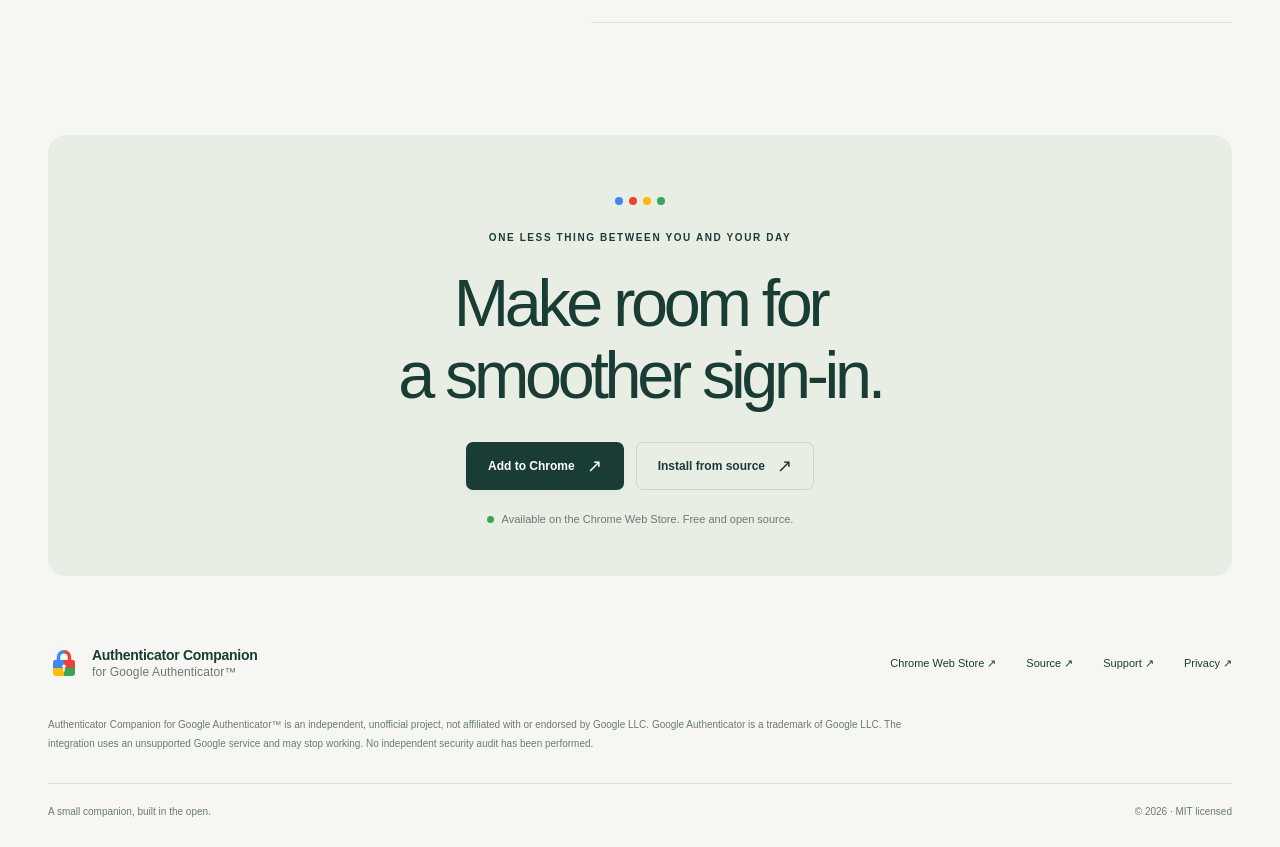
==== commit c193a6db: "Announce public Chrome Web Store release and update download links" ====
--- a/index.html
+++ b/index.html
@@ -63,8 +63,8 @@
  <div class="faq"><h3><button aria-expanded="false" aria-controls="faq-3">Can I use it without the Chrome Web Store?<span aria-hidden="true">+</span></button></h3><div class="faq-panel" id="faq-3" inert><div><p>Yes. Download the public source, enable Developer mode at chrome://extensions, and load the repository's extension folder as an unpacked extension. Inspect the code before using it. <button class="inline-button" data-open-install>See installation steps ↗</button></p></div></div></div>
  <div class="faq"><h3><button aria-expanded="false" aria-controls="faq-4">What should I consider before using it?<span aria-hidden="true">+</span></button></h3><div class="faq-panel" id="faq-4" inert><div><p>The extension handles sensitive authentication secrets. Keeping passwords and verification codes on the same device changes your security setup. No independent security audit has been performed. Review the source and privacy policy, protect your device, and keep recovery methods available.</p></div></div></div>
 </div></section>
-<section class="get-started wrap" id="get-started" data-reveal><div class="color-dots" aria-hidden="true"><i class="blue"></i><i class="red"></i><i class="yellow"></i><i class="green"></i></div><p class="eyebrow">ONE LESS THING BETWEEN YOU AND YOUR DAY</p><h2>Make room for<br>a smoother sign-in.</h2><div class="install-actions"><a class="button primary" href="https://chromewebstore.google.com/detail/bmajakgokepceocggcfemcepnjkknpoi" target="_blank" rel="noopener">View in Chrome Web Store <span aria-hidden="true">↗</span></a><button class="button secondary" data-open-install>Install from source <span aria-hidden="true">↗</span></button></div><p class="store-note"><i class="dot yellow"></i> Submitted for review. The Store link will become available after Google approves publication.</p></section>
+<section class="get-started wrap" id="get-started" data-reveal><div class="color-dots" aria-hidden="true"><i class="blue"></i><i class="red"></i><i class="yellow"></i><i class="green"></i></div><p class="eyebrow">ONE LESS THING BETWEEN YOU AND YOUR DAY</p><h2>Make room for<br>a smoother sign-in.</h2><div class="install-actions"><a class="button primary" href="https://chromewebstore.google.com/detail/bmajakgokepceocggcfemcepnjkknpoi" target="_blank" rel="noopener">Add to Chrome <span aria-hidden="true">↗</span></a><button class="button secondary" data-open-install>Install from source <span aria-hidden="true">↗</span></button></div><p class="store-note"><i class="dot green"></i> Available on the Chrome Web Store. Free and open source.</p></section>
 </main>
-<footer class="wrap"><div class="footer-top"><a class="brand" href="#"><img src="assets/lock.svg" width="32" height="32" alt=""><span>Authenticator Companion<span class="brand-sub">for Google Authenticator™</span></span></a><div><a href="https://github.com/edibudimilic/Authenticator-Companion-for-Google-Authenticator" target="_blank" rel="noopener">Source ↗</a><a href="https://github.com/edibudimilic/Authenticator-Companion-for-Google-Authenticator/issues" target="_blank" rel="noopener">Support ↗</a><a href="privacy.html" target="_blank" rel="noopener">Privacy ↗</a></div></div><p>Authenticator Companion for Google Authenticator™ is an independent, unofficial project, not affiliated with or endorsed by Google LLC. Google Authenticator is a trademark of Google LLC. The integration uses an unsupported Google service and may stop working. No independent security audit has been performed.</p><div class="footer-bottom"><span>A small companion, built in the open.</span><span>© 2026 · MIT licensed</span></div></footer>
+<footer class="wrap"><div class="footer-top"><a class="brand" href="#"><img src="assets/lock.svg" width="32" height="32" alt=""><span>Authenticator Companion<span class="brand-sub">for Google Authenticator™</span></span></a><div><a href="https://chromewebstore.google.com/detail/bmajakgokepceocggcfemcepnjkknpoi" target="_blank" rel="noopener">Chrome Web Store ↗</a><a href="https://github.com/edibudimilic/Authenticator-Companion-for-Google-Authenticator" target="_blank" rel="noopener">Source ↗</a><a href="https://github.com/edibudimilic/Authenticator-Companion-for-Google-Authenticator/issues" target="_blank" rel="noopener">Support ↗</a><a href="privacy.html" target="_blank" rel="noopener">Privacy ↗</a></div></div><p>Authenticator Companion for Google Authenticator™ is an independent, unofficial project, not affiliated with or endorsed by Google LLC. Google Authenticator is a trademark of Google LLC. The integration uses an unsupported Google service and may stop working. No independent security audit has been performed.</p><div class="footer-bottom"><span>A small companion, built in the open.</span><span>© 2026 · MIT licensed</span></div></footer>
 <dialog id="install-dialog" aria-labelledby="install-title"><div class="dialog-content"><button class="close-dialog" aria-label="Close installation steps">×</button><p class="eyebrow">YOUR COPY, YOUR CHOICE</p><h2 id="install-title">Take the open route.</h2><p>No build step. No packages. Just the source.</p><ol><li><strong>Download the source.</strong><span>Download the ZIP below and extract it to a permanent folder.</span></li><li><strong>Open Chrome's extensions page.</strong><span>Visit <code>chrome://extensions</code> and turn on Developer mode.</span></li><li><strong>Load the extension.</strong><span>Choose “Load unpacked” and select the <code>extension</code> folder inside the extracted repository.</span></li><li><strong>Set up your local vault.</strong><span>Create a password, connect your Google account, and sync your Authenticator accounts.</span></li></ol><a class="button primary" href="https://github.com/edibudimilic/Authenticator-Companion-for-Google-Authenticator/archive/refs/heads/main.zip">Download source ZIP <span aria-hidden="true">↓</span></a><p class="dialog-note">This is security-sensitive software. Inspect the code and understand the risks before connecting an account.</p></div></dialog>
 </body></html>
